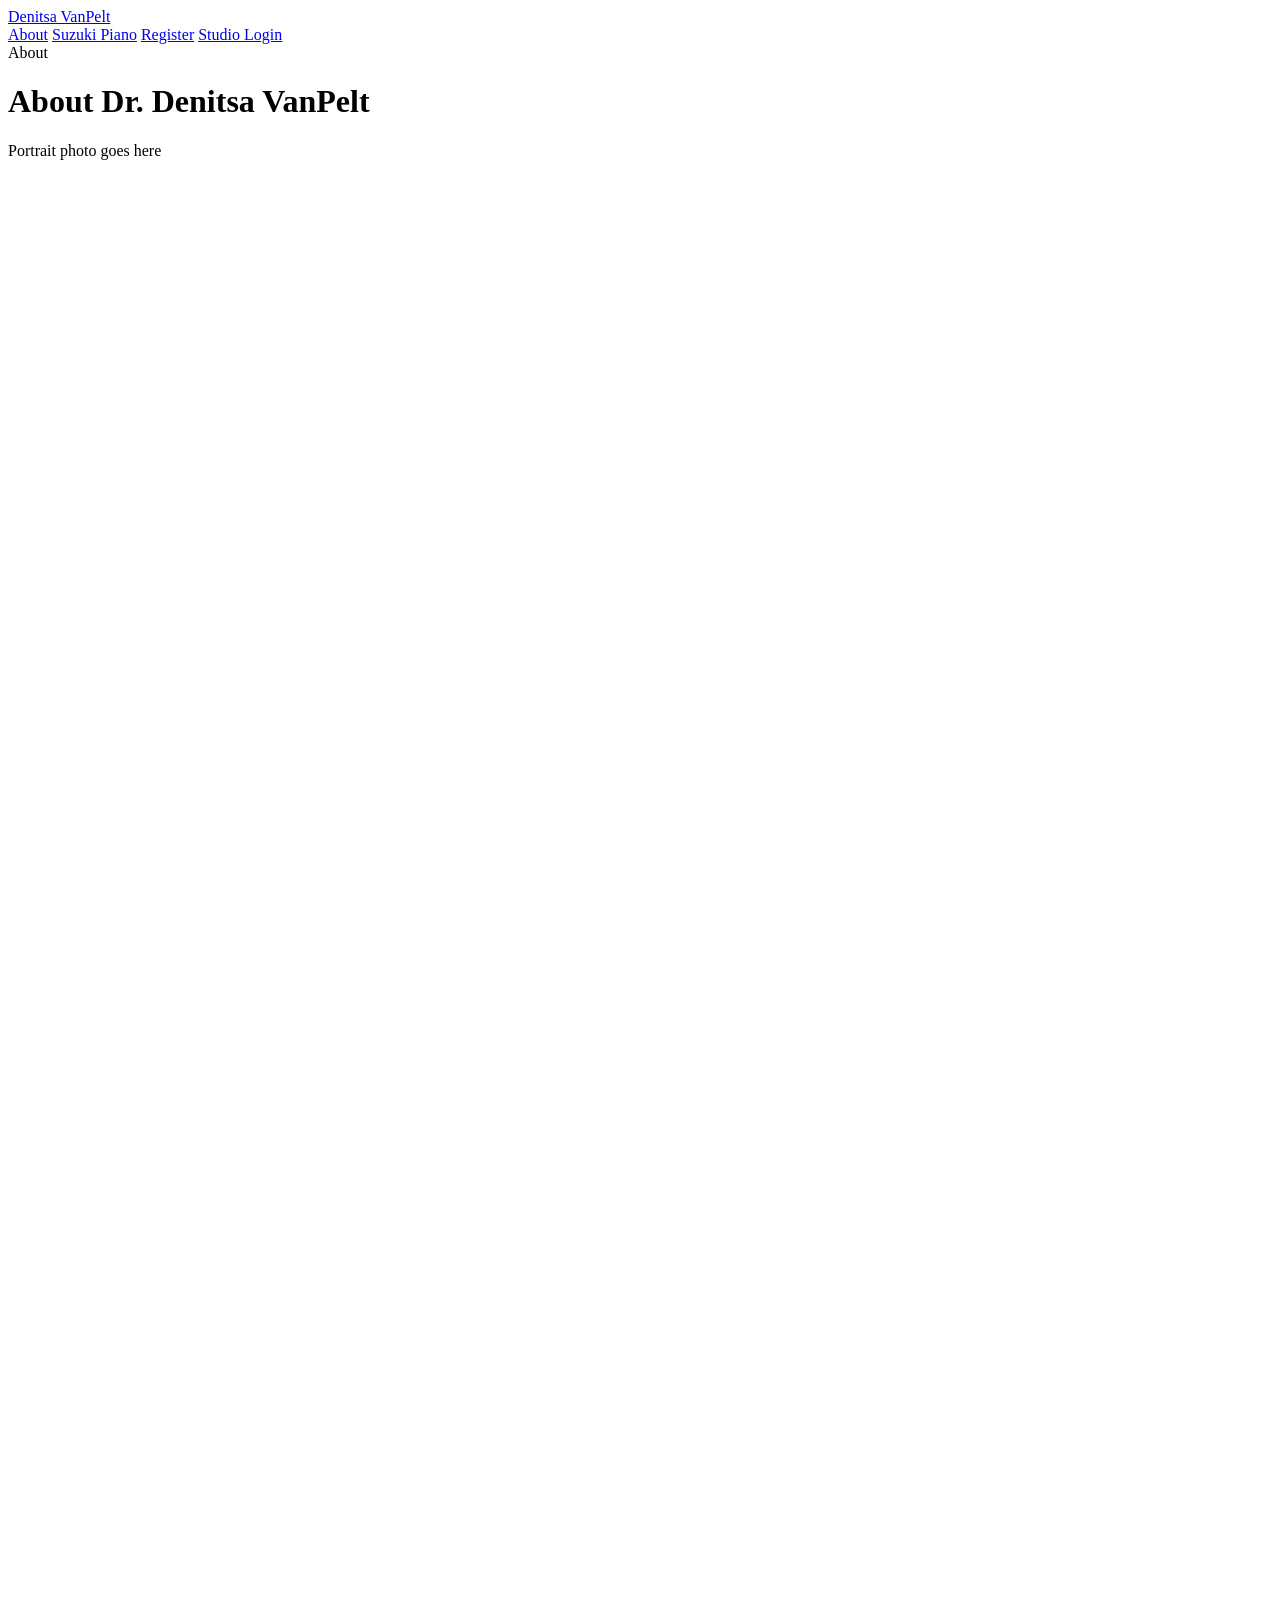
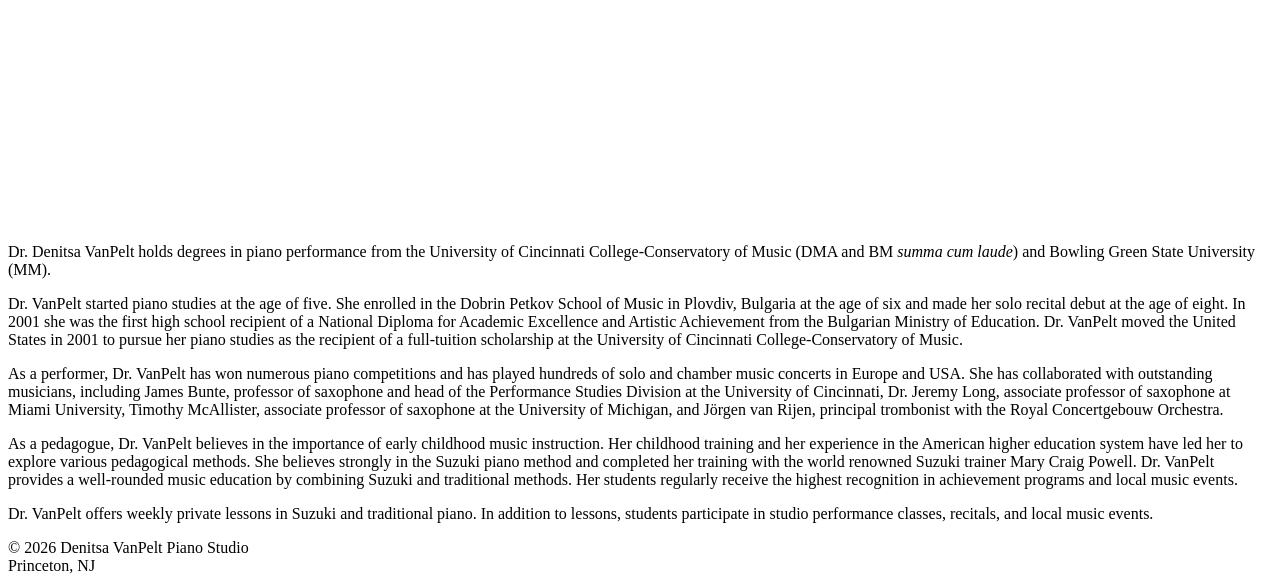
==== about.html @ 8c60f766 "Add files via upload" ====
<!DOCTYPE html>
<html lang="en">
<head>
<meta charset="UTF-8">
<meta name="viewport" content="width=device-width, initial-scale=1.0">
<title>About Denitsa VanPelt Piano Studio</title>
<meta name="description" content="Dr. Denitsa VanPelt holds degrees in piano performance from the University of Cincinnati College-Conservatory of Music and Bowling Green State University.">
<link rel="preconnect" href="https://fonts.googleapis.com">
<link href="https://fonts.googleapis.com/css2?family=Fraunces:opsz,wght@9..144,400;9..144,500;9..144,600&family=Inter:wght@400;500;600&display=swap" rel="stylesheet">
<link rel="stylesheet" href="assets/style.css">
</head>
<body>

<header>
  <div class="logo"><a href="index.html">Denitsa VanPelt</a></div>
  <nav>
    <a href="about.html" class="active">About</a>
    <a href="suzuki-piano.html">Suzuki Piano</a>
    <a href="register.html">Register</a>
    <a href="login.html">Studio Login</a>
  </nav>
</header>

<div class="page-header">
  <span class="label">About</span>
  <h1>About Dr. Denitsa VanPelt</h1>
</div>

<section class="split">
  <div class="photo-slot" style="aspect-ratio:3/4;">Portrait photo goes here</div>
  <div class="body">
    <p>Dr. Denitsa VanPelt holds degrees in piano performance from the University of Cincinnati College-Conservatory of Music (DMA and BM <em>summa cum laude</em>) and Bowling Green State University (MM).</p>
    <p>Dr. VanPelt started piano studies at the age of five. She enrolled in the Dobrin Petkov School of Music in Plovdiv, Bulgaria at the age of six and made her solo recital debut at the age of eight. In 2001 she was the first high school recipient of a National Diploma for Academic Excellence and Artistic Achievement from the Bulgarian Ministry of Education. Dr. VanPelt moved the United States in 2001 to pursue her piano studies as the recipient of a full-tuition scholarship at the University of Cincinnati College-Conservatory of Music.</p>
    <p>As a performer, Dr. VanPelt has won numerous piano competitions and has played hundreds of solo and chamber music concerts in Europe and USA. She has collaborated with outstanding musicians, including James Bunte, professor of saxophone and head of the Performance Studies Division at the University of Cincinnati, Dr. Jeremy Long, associate professor of saxophone at Miami University, Timothy McAllister, associate professor of saxophone at the University of Michigan, and Jörgen van Rijen, principal trombonist with the Royal Concertgebouw Orchestra.</p>
    <p>As a pedagogue, Dr. VanPelt believes in the importance of early childhood music instruction. Her childhood training and her experience in the American higher education system have led her to explore various pedagogical methods. She believes strongly in the Suzuki piano method and completed her training with the world renowned Suzuki trainer Mary Craig Powell. Dr. VanPelt provides a well-rounded music education by combining Suzuki and traditional methods. Her students regularly receive the highest recognition in achievement programs and local music events.</p>
    <p>Dr. VanPelt offers weekly private lessons in Suzuki and traditional piano. In addition to lessons, students participate in studio performance classes, recitals, and local music events.</p>
  </div>
</section>

<footer>
  <div>&copy; 2026 Denitsa VanPelt Piano Studio</div>
  <div>Princeton, NJ</div>
</footer>

</body>
</html>
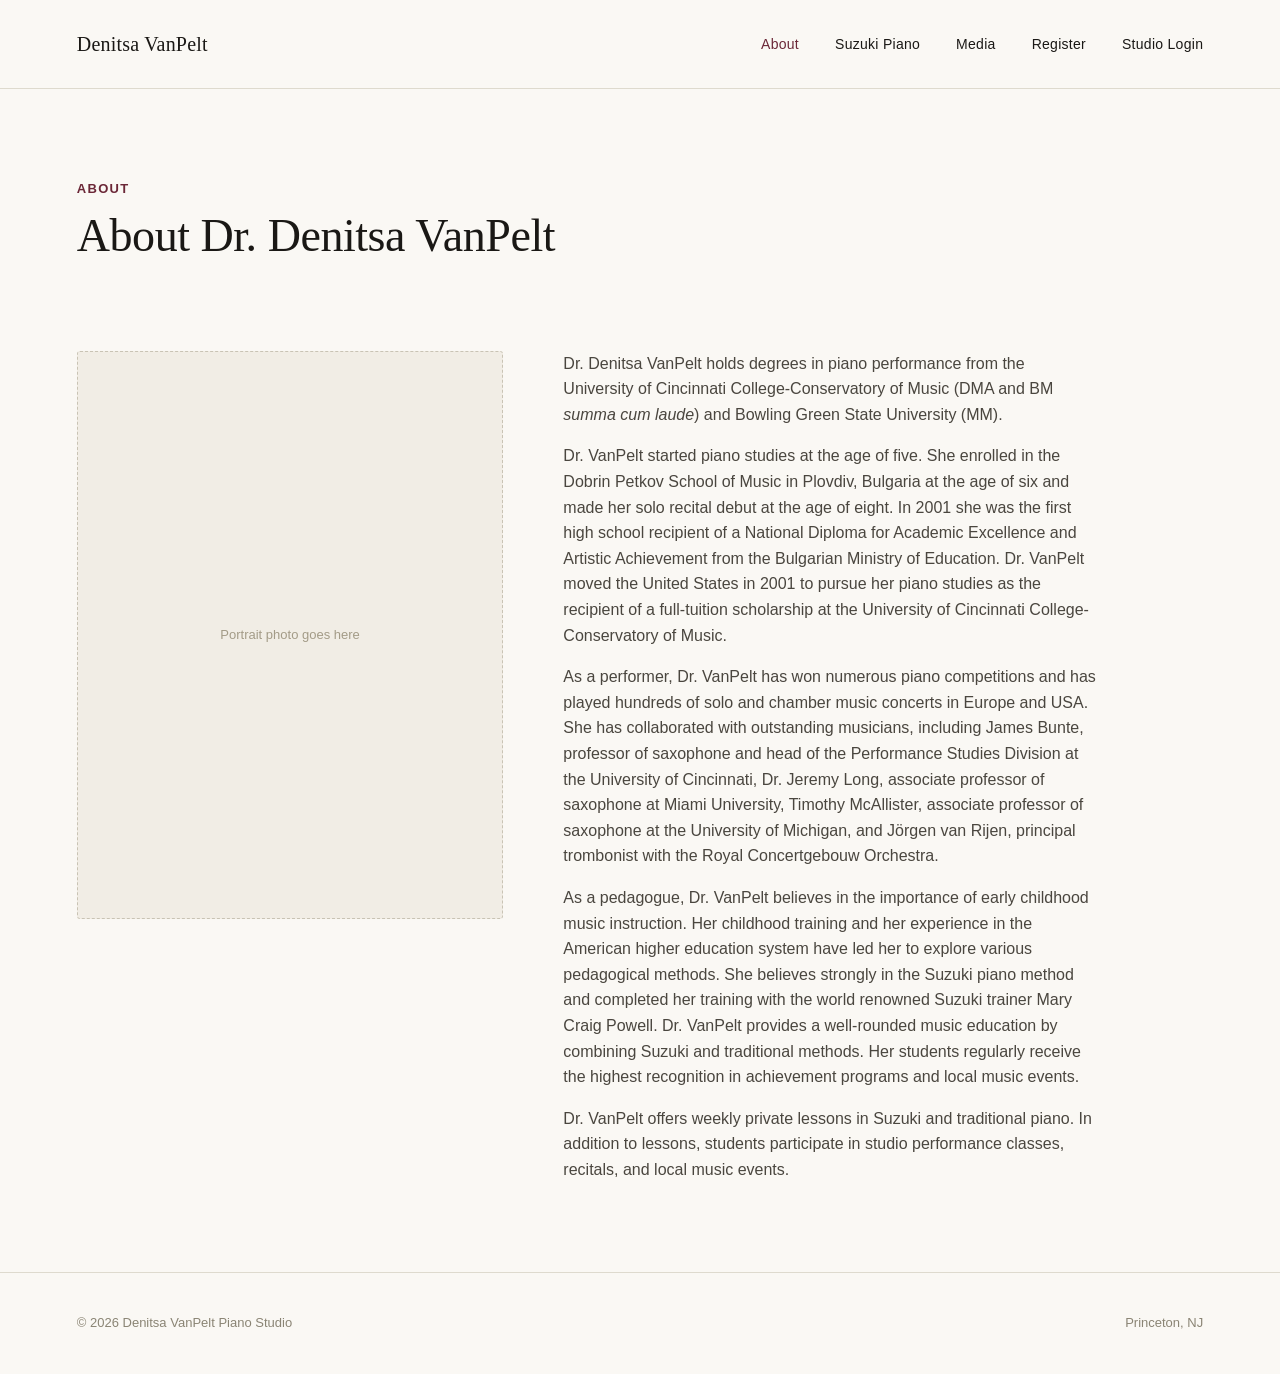
==== commit 9233edaa: "Add files via upload" ====
--- a/about.html
+++ b/about.html
@@ -16,6 +16,7 @@
   <nav>
     <a href="about.html" class="active">About</a>
     <a href="suzuki-piano.html">Suzuki Piano</a>
+    <a href="media.html">Media</a>
     <a href="register.html">Register</a>
     <a href="login.html">Studio Login</a>
   </nav>
--- a/assets/style.css
+++ b/assets/style.css
@@ -0,0 +1,177 @@
+:root {
+  --ink: #1A1815;
+  --paper: #FAF8F4;
+  --paper-dim: #F1EDE5;
+  --wine: #6B2737;
+  --line: #DEDACE;
+}
+* { box-sizing: border-box; margin: 0; padding: 0; }
+body {
+  background: var(--paper);
+  color: var(--ink);
+  font-family: 'Inter', sans-serif;
+  line-height: 1.6;
+}
+a { color: inherit; text-decoration: none; }
+img { max-width: 100%; display: block; }
+
+header {
+  display: flex;
+  justify-content: space-between;
+  align-items: center;
+  padding: 28px 6vw;
+  border-bottom: 1px solid var(--line);
+}
+.logo {
+  font-family: 'Fraunces', serif;
+  font-size: 20px;
+  font-weight: 500;
+  letter-spacing: 0.01em;
+}
+nav { display: flex; gap: 36px; }
+nav a {
+  font-size: 14px;
+  font-weight: 500;
+  letter-spacing: 0.02em;
+}
+nav a:hover, nav a.active { color: var(--wine); }
+
+.hero {
+  display: grid;
+  grid-template-columns: 1.1fr 0.9fr;
+  align-items: center;
+  gap: 60px;
+  padding: 9vw 6vw 7vw;
+  max-width: 1280px;
+  margin: 0 auto;
+}
+.eyebrow {
+  font-size: 13px;
+  letter-spacing: 0.12em;
+  text-transform: uppercase;
+  color: var(--wine);
+  font-weight: 600;
+  margin-bottom: 18px;
+}
+h1 {
+  font-family: 'Fraunces', serif;
+  font-weight: 500;
+  font-size: clamp(38px, 4.8vw, 58px);
+  line-height: 1.08;
+  letter-spacing: -0.01em;
+  margin-bottom: 24px;
+}
+h1 em { font-style: italic; color: var(--wine); }
+.hero p {
+  font-size: 18px;
+  color: #4a463f;
+  max-width: 46ch;
+  margin-bottom: 34px;
+}
+.cta {
+  display: inline-block;
+  background: var(--ink);
+  color: var(--paper);
+  padding: 14px 30px;
+  font-size: 14px;
+  font-weight: 600;
+  letter-spacing: 0.02em;
+  border-radius: 2px;
+  transition: background 0.2s ease;
+}
+.cta:hover { background: var(--wine); }
+
+.photo-slot {
+  aspect-ratio: 4/5;
+  background: var(--paper-dim);
+  border: 1px dashed #c9c3b4;
+  display: flex;
+  align-items: center;
+  justify-content: center;
+  color: #a39b87;
+  font-size: 13px;
+  text-align: center;
+  padding: 20px;
+  border-radius: 3px;
+  overflow: hidden;
+}
+.photo-slot img { width: 100%; height: 100%; object-fit: cover; }
+
+.key-divider {
+  display: flex;
+  max-width: 1280px;
+  margin: 0 auto;
+  padding: 0 6vw;
+}
+.key-divider div {
+  flex: 1;
+  height: 1px;
+  background: var(--line);
+}
+.key-divider div:not(:last-child) { margin-right: 3px; }
+
+.page-header {
+  max-width: 1280px;
+  margin: 0 auto;
+  padding: 7vw 6vw 2vw;
+}
+.page-header .label {
+  font-size: 13px;
+  letter-spacing: 0.1em;
+  text-transform: uppercase;
+  color: var(--wine);
+  font-weight: 600;
+  margin-bottom: 12px;
+  display: block;
+}
+.page-header h1 { font-size: clamp(32px, 4vw, 46px); margin-bottom: 0; }
+
+section.split {
+  display: grid;
+  grid-template-columns: 0.4fr 0.6fr;
+  gap: 60px;
+  max-width: 1280px;
+  margin: 0 auto;
+  padding: 5vw 6vw 7vw;
+  border-bottom: 1px solid var(--line);
+}
+section.split:last-of-type { border-bottom: none; }
+section.split h2 {
+  font-family: 'Fraunces', serif;
+  font-weight: 500;
+  font-size: 30px;
+}
+section.split .label {
+  font-size: 13px;
+  letter-spacing: 0.1em;
+  text-transform: uppercase;
+  color: var(--wine);
+  font-weight: 600;
+  margin-bottom: 12px;
+  display: block;
+}
+section.split .body p { margin-bottom: 16px; color: #4a463f; font-size: 16px; max-width: 60ch; }
+section.split .body p:last-child { margin-bottom: 0; }
+
+.simple-page {
+  max-width: 800px;
+  margin: 0 auto;
+  padding: 5vw 6vw 7vw;
+}
+.simple-page p { margin-bottom: 16px; color: #4a463f; font-size: 16px; }
+
+footer {
+  padding: 40px 6vw;
+  display: flex;
+  justify-content: space-between;
+  align-items: center;
+  font-size: 13px;
+  color: #8a8474;
+  border-top: 1px solid var(--line);
+}
+
+@media (max-width: 800px) {
+  .hero { grid-template-columns: 1fr; padding-top: 60px; }
+  section.split { grid-template-columns: 1fr; gap: 20px; }
+  nav { gap: 20px; }
+}
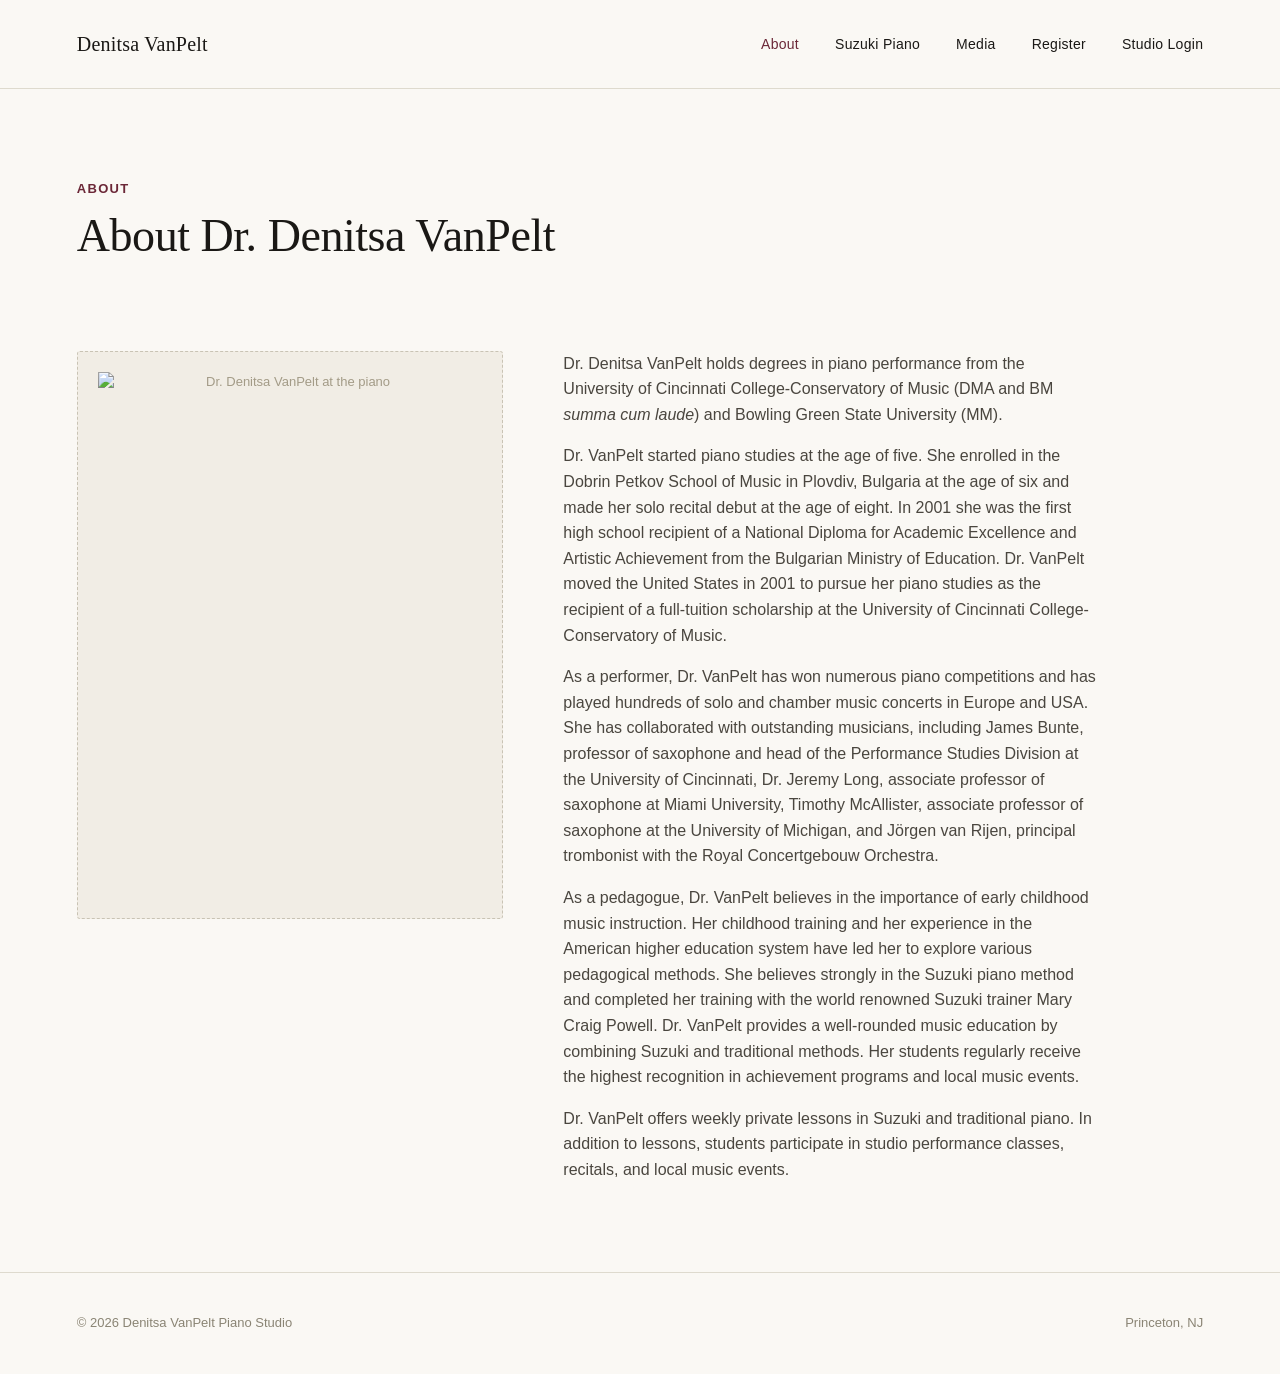
==== commit a7238b4d: "Add files via upload" ====
--- a/about.html
+++ b/about.html
@@ -28,7 +28,7 @@
 </div>
 
 <section class="split">
-  <div class="photo-slot" style="aspect-ratio:3/4;">Portrait photo goes here</div>
+  <div class="photo-slot" style="aspect-ratio:3/4;"><img src="assets/img/vanpelt-portrait.jpg" alt="Dr. Denitsa VanPelt at the piano"></div>
   <div class="body">
     <p>Dr. Denitsa VanPelt holds degrees in piano performance from the University of Cincinnati College-Conservatory of Music (DMA and BM <em>summa cum laude</em>) and Bowling Green State University (MM).</p>
     <p>Dr. VanPelt started piano studies at the age of five. She enrolled in the Dobrin Petkov School of Music in Plovdiv, Bulgaria at the age of six and made her solo recital debut at the age of eight. In 2001 she was the first high school recipient of a National Diploma for Academic Excellence and Artistic Achievement from the Bulgarian Ministry of Education. Dr. VanPelt moved the United States in 2001 to pursue her piano studies as the recipient of a full-tuition scholarship at the University of Cincinnati College-Conservatory of Music.</p>
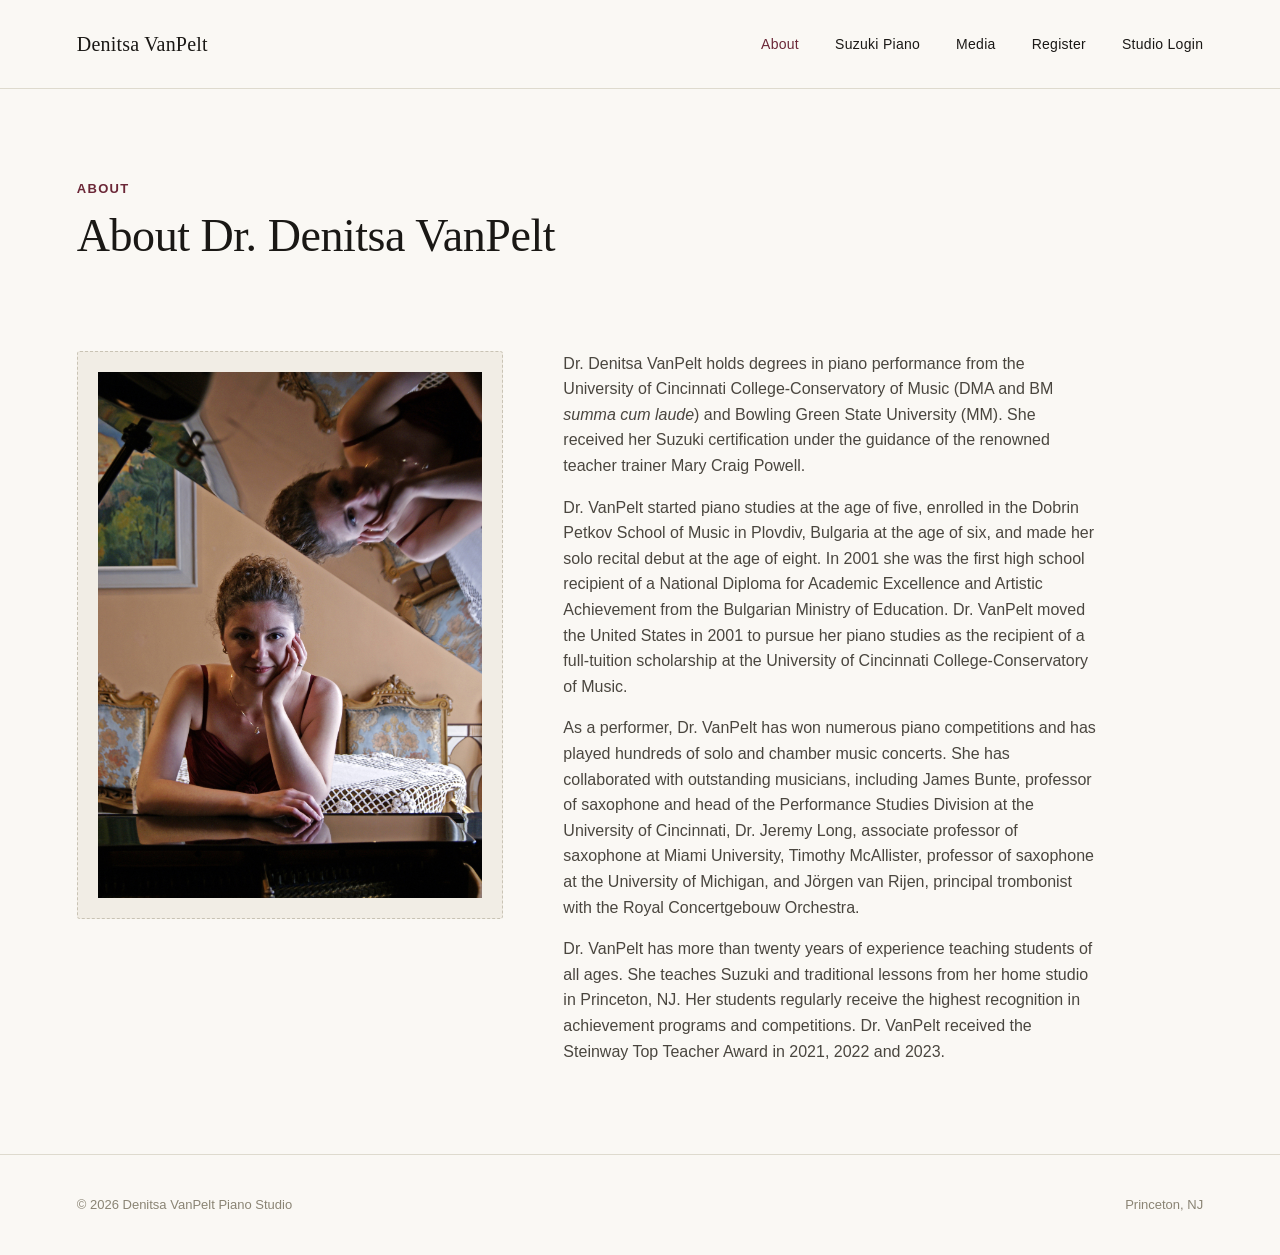
==== commit d141aa43: "Add files via upload" ====
--- a/about.html
+++ b/about.html
@@ -30,11 +30,10 @@
 <section class="split">
   <div class="photo-slot" style="aspect-ratio:3/4;"><img src="assets/img/vanpelt-portrait.jpg" alt="Dr. Denitsa VanPelt at the piano"></div>
   <div class="body">
-    <p>Dr. Denitsa VanPelt holds degrees in piano performance from the University of Cincinnati College-Conservatory of Music (DMA and BM <em>summa cum laude</em>) and Bowling Green State University (MM).</p>
-    <p>Dr. VanPelt started piano studies at the age of five. She enrolled in the Dobrin Petkov School of Music in Plovdiv, Bulgaria at the age of six and made her solo recital debut at the age of eight. In 2001 she was the first high school recipient of a National Diploma for Academic Excellence and Artistic Achievement from the Bulgarian Ministry of Education. Dr. VanPelt moved the United States in 2001 to pursue her piano studies as the recipient of a full-tuition scholarship at the University of Cincinnati College-Conservatory of Music.</p>
-    <p>As a performer, Dr. VanPelt has won numerous piano competitions and has played hundreds of solo and chamber music concerts in Europe and USA. She has collaborated with outstanding musicians, including James Bunte, professor of saxophone and head of the Performance Studies Division at the University of Cincinnati, Dr. Jeremy Long, associate professor of saxophone at Miami University, Timothy McAllister, associate professor of saxophone at the University of Michigan, and Jörgen van Rijen, principal trombonist with the Royal Concertgebouw Orchestra.</p>
-    <p>As a pedagogue, Dr. VanPelt believes in the importance of early childhood music instruction. Her childhood training and her experience in the American higher education system have led her to explore various pedagogical methods. She believes strongly in the Suzuki piano method and completed her training with the world renowned Suzuki trainer Mary Craig Powell. Dr. VanPelt provides a well-rounded music education by combining Suzuki and traditional methods. Her students regularly receive the highest recognition in achievement programs and local music events.</p>
-    <p>Dr. VanPelt offers weekly private lessons in Suzuki and traditional piano. In addition to lessons, students participate in studio performance classes, recitals, and local music events.</p>
+    <p>Dr. Denitsa VanPelt holds degrees in piano performance from the University of Cincinnati College-Conservatory of Music (DMA and BM <em>summa cum laude</em>) and Bowling Green State University (MM). She received her Suzuki certification under the guidance of the renowned teacher trainer Mary Craig Powell.</p>
+    <p>Dr. VanPelt started piano studies at the age of five, enrolled in the Dobrin Petkov School of Music in Plovdiv, Bulgaria at the age of six, and made her solo recital debut at the age of eight. In 2001 she was the first high school recipient of a National Diploma for Academic Excellence and Artistic Achievement from the Bulgarian Ministry of Education. Dr. VanPelt moved the United States in 2001 to pursue her piano studies as the recipient of a full-tuition scholarship at the University of Cincinnati College-Conservatory of Music.</p>
+    <p>As a performer, Dr. VanPelt has won numerous piano competitions and has played hundreds of solo and chamber music concerts. She has collaborated with outstanding musicians, including James Bunte, professor of saxophone and head of the Performance Studies Division at the University of Cincinnati, Dr. Jeremy Long, associate professor of saxophone at Miami University, Timothy McAllister, professor of saxophone at the University of Michigan, and Jörgen van Rijen, principal trombonist with the Royal Concertgebouw Orchestra.</p>
+    <p>Dr. VanPelt has more than twenty years of experience teaching students of all ages. She teaches Suzuki and traditional lessons from her home studio in Princeton, NJ. Her students regularly receive the highest recognition in achievement programs and competitions. Dr. VanPelt received the Steinway Top Teacher Award in 2021, 2022 and 2023.</p>
   </div>
 </section>
 
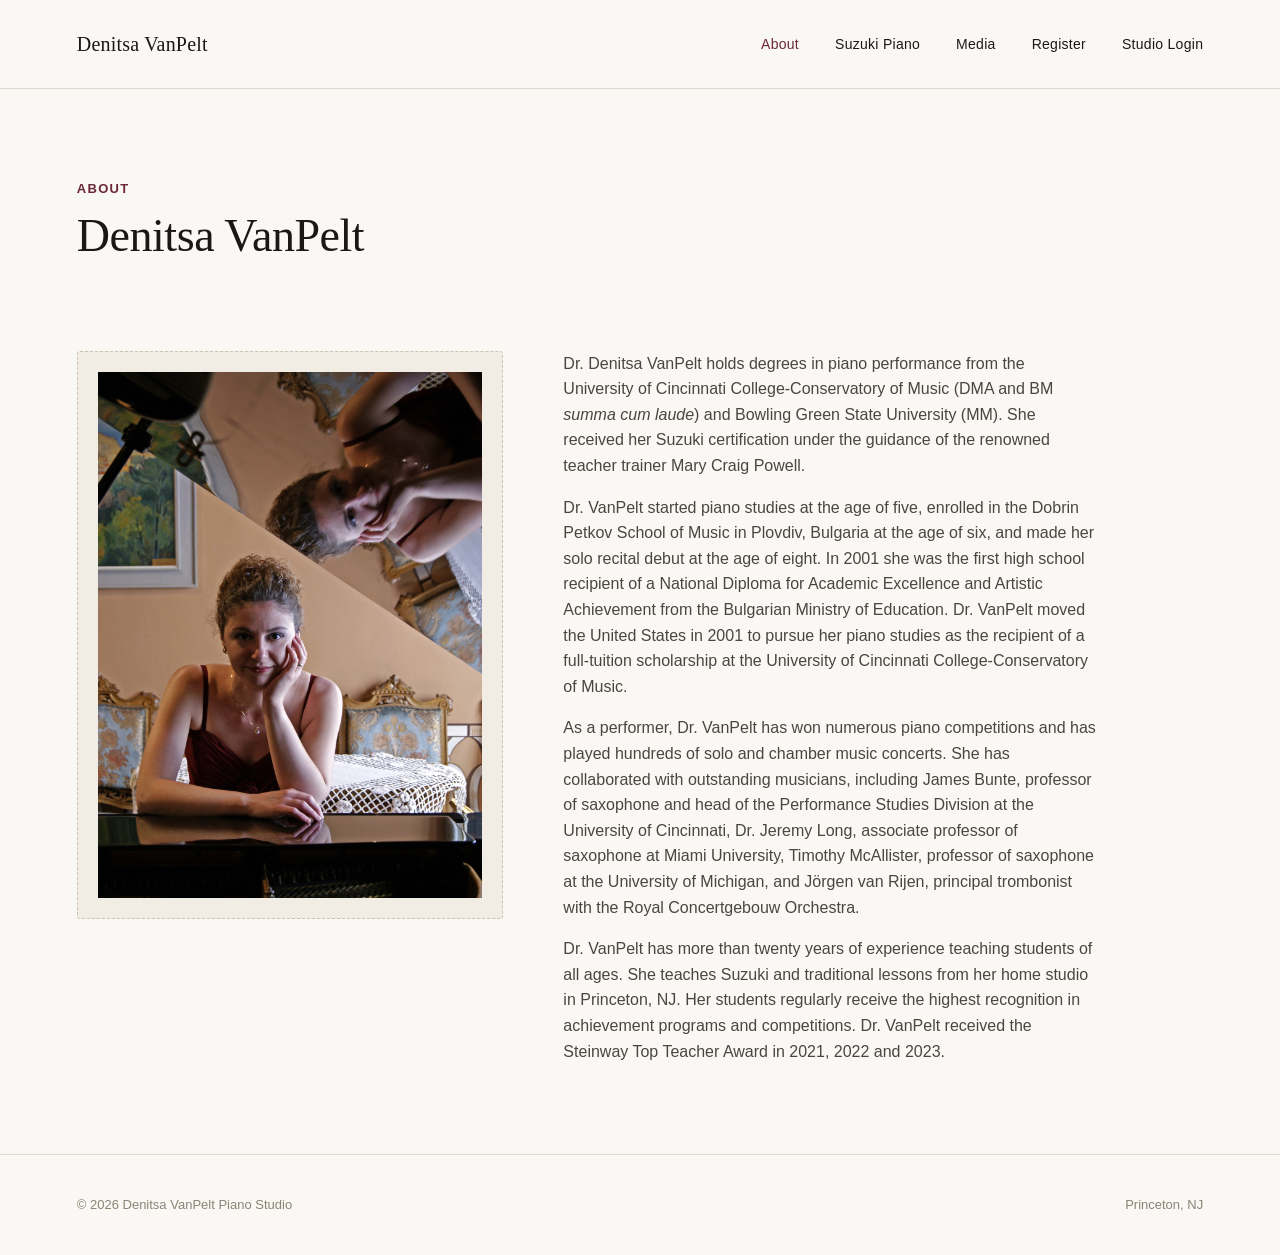
==== commit 70503391: "Add files via upload" ====
--- a/about.html
+++ b/about.html
@@ -24,7 +24,7 @@
 
 <div class="page-header">
   <span class="label">About</span>
-  <h1>About Dr. Denitsa VanPelt</h1>
+  <h1>Denitsa VanPelt</h1>
 </div>
 
 <section class="split">
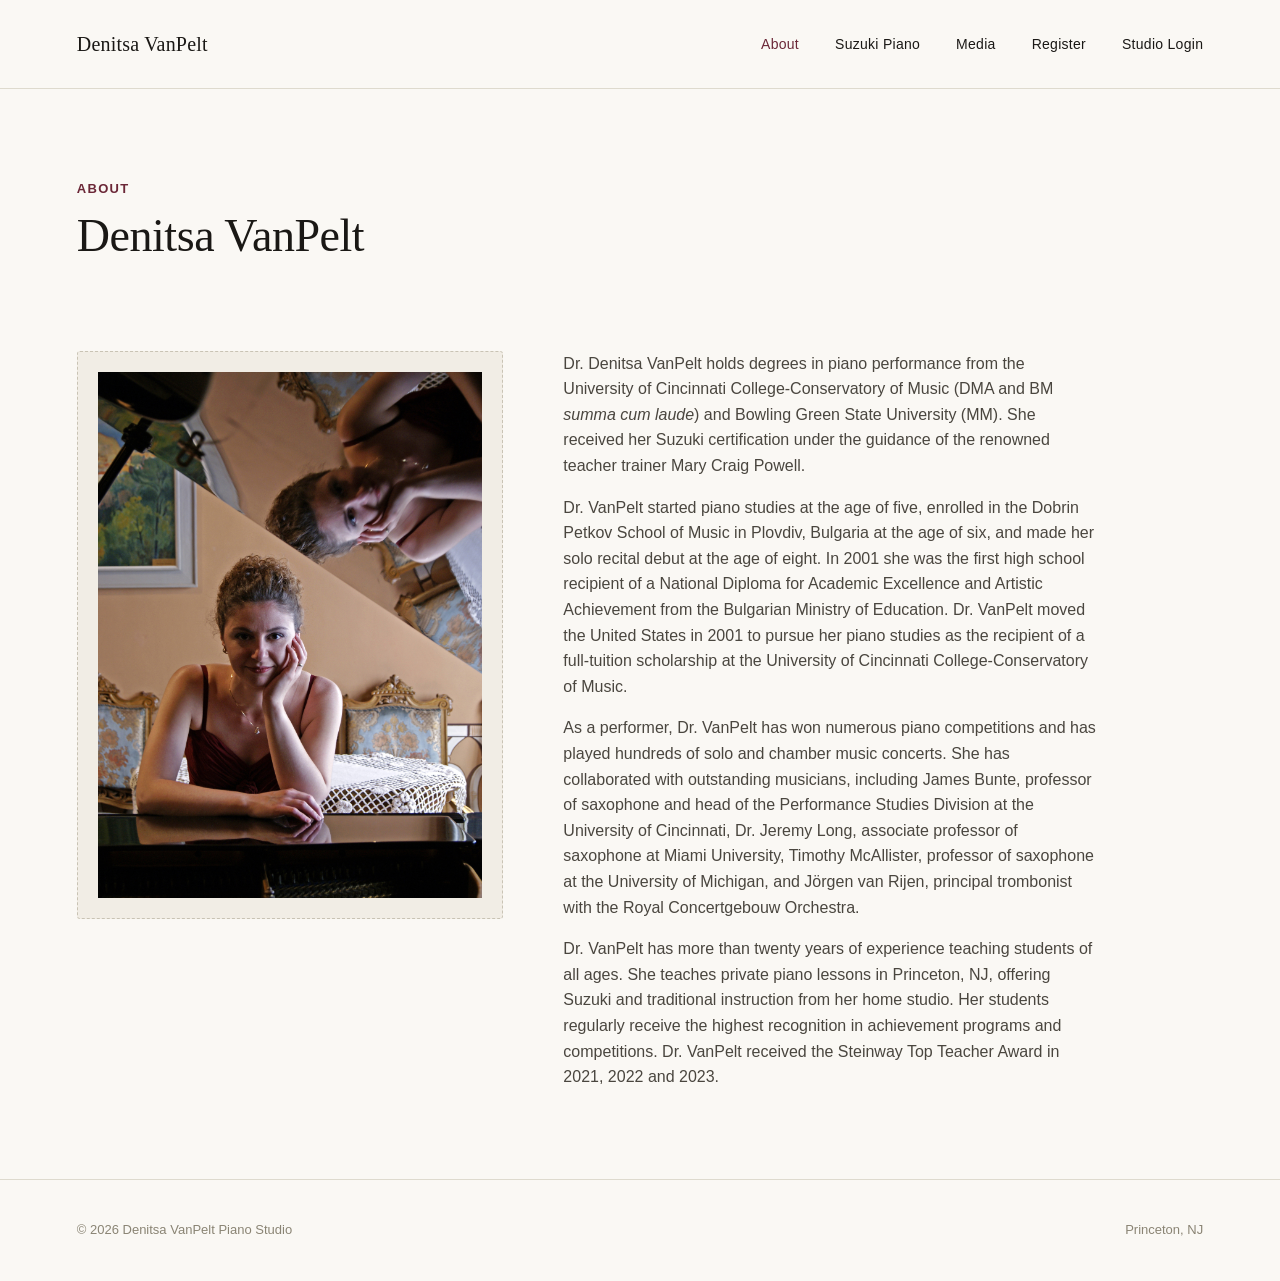
==== commit 644e945f: "Add files via upload" ====
--- a/about.html
+++ b/about.html
@@ -3,8 +3,8 @@
 <head>
 <meta charset="UTF-8">
 <meta name="viewport" content="width=device-width, initial-scale=1.0">
-<title>About Denitsa VanPelt Piano Studio</title>
-<meta name="description" content="Dr. Denitsa VanPelt holds degrees in piano performance from the University of Cincinnati College-Conservatory of Music and Bowling Green State University.">
+<title>About Dr. Denitsa VanPelt | Piano Teacher in Princeton, NJ</title>
+<meta name="description" content="Dr. Denitsa VanPelt holds degrees in piano performance from the University of Cincinnati College-Conservatory of Music and Bowling Green State University. She teaches piano lessons in Princeton, NJ.">
 <link rel="preconnect" href="https://fonts.googleapis.com">
 <link href="https://fonts.googleapis.com/css2?family=Fraunces:opsz,wght@9..144,400;9..144,500;9..144,600&family=Inter:wght@400;500;600&display=swap" rel="stylesheet">
 <link rel="stylesheet" href="assets/style.css">
@@ -33,7 +33,7 @@
     <p>Dr. Denitsa VanPelt holds degrees in piano performance from the University of Cincinnati College-Conservatory of Music (DMA and BM <em>summa cum laude</em>) and Bowling Green State University (MM). She received her Suzuki certification under the guidance of the renowned teacher trainer Mary Craig Powell.</p>
     <p>Dr. VanPelt started piano studies at the age of five, enrolled in the Dobrin Petkov School of Music in Plovdiv, Bulgaria at the age of six, and made her solo recital debut at the age of eight. In 2001 she was the first high school recipient of a National Diploma for Academic Excellence and Artistic Achievement from the Bulgarian Ministry of Education. Dr. VanPelt moved the United States in 2001 to pursue her piano studies as the recipient of a full-tuition scholarship at the University of Cincinnati College-Conservatory of Music.</p>
     <p>As a performer, Dr. VanPelt has won numerous piano competitions and has played hundreds of solo and chamber music concerts. She has collaborated with outstanding musicians, including James Bunte, professor of saxophone and head of the Performance Studies Division at the University of Cincinnati, Dr. Jeremy Long, associate professor of saxophone at Miami University, Timothy McAllister, professor of saxophone at the University of Michigan, and Jörgen van Rijen, principal trombonist with the Royal Concertgebouw Orchestra.</p>
-    <p>Dr. VanPelt has more than twenty years of experience teaching students of all ages. She teaches Suzuki and traditional lessons from her home studio in Princeton, NJ. Her students regularly receive the highest recognition in achievement programs and competitions. Dr. VanPelt received the Steinway Top Teacher Award in 2021, 2022 and 2023.</p>
+    <p>Dr. VanPelt has more than twenty years of experience teaching students of all ages. She teaches private piano lessons in Princeton, NJ, offering Suzuki and traditional instruction from her home studio. Her students regularly receive the highest recognition in achievement programs and competitions. Dr. VanPelt received the Steinway Top Teacher Award in 2021, 2022 and 2023.</p>
   </div>
 </section>
 
